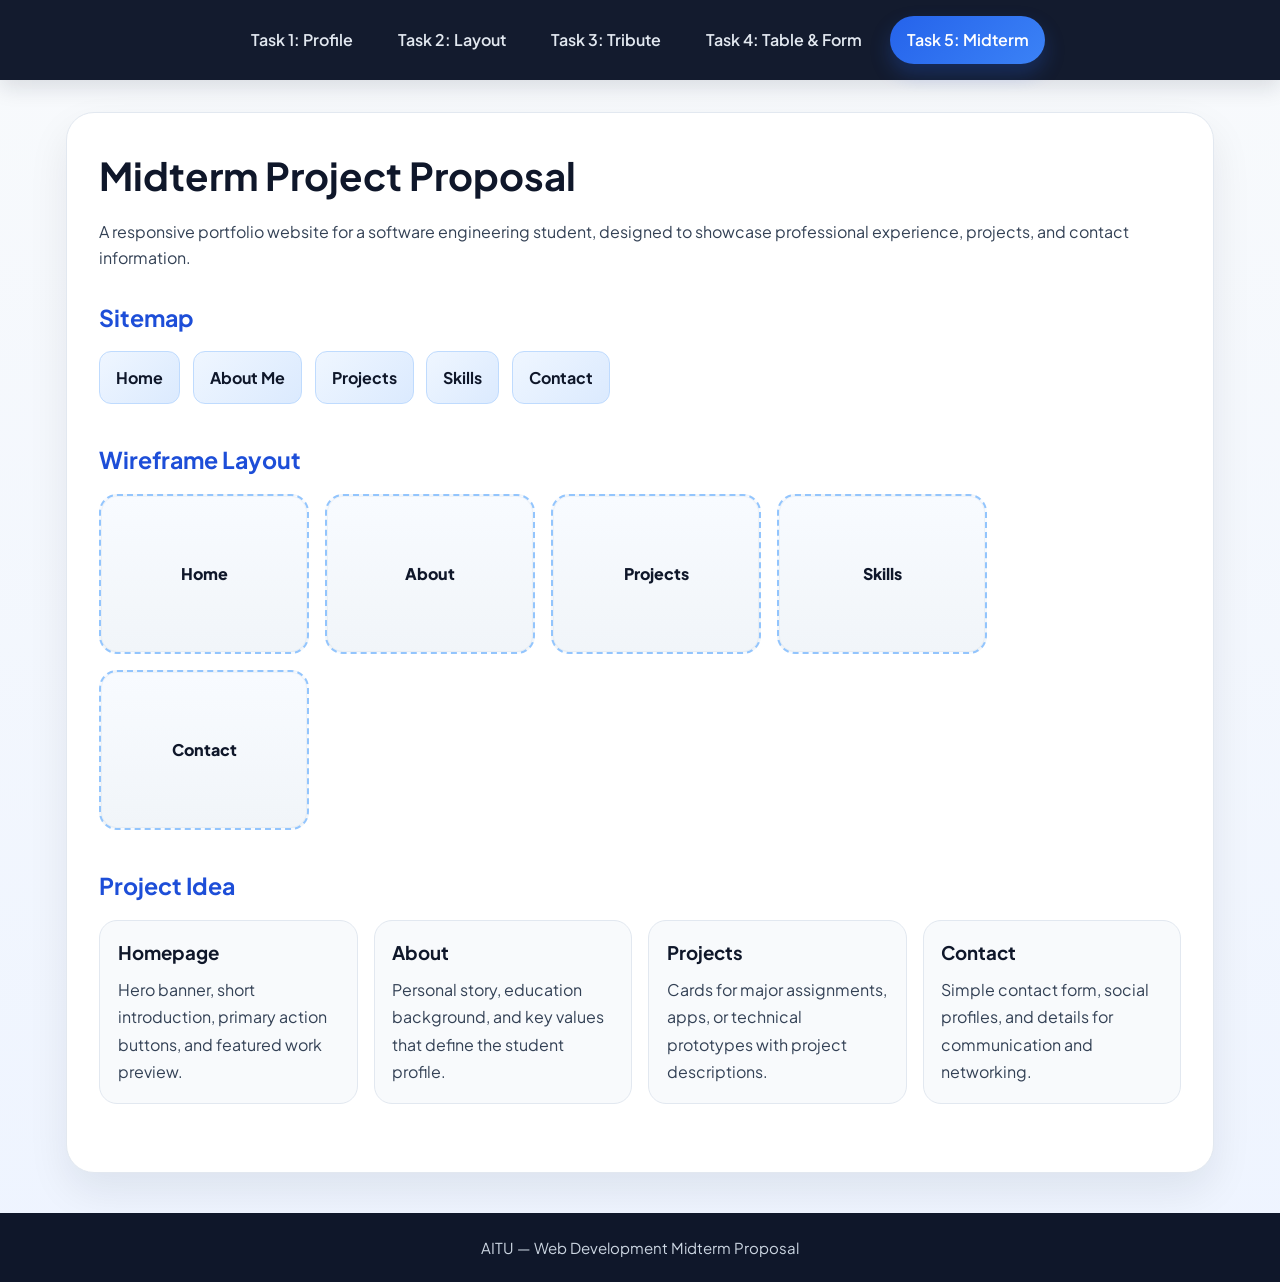
==== task5.html @ 7450a3a7 "Initial assignment files" ====
<!DOCTYPE html>
<html lang="en">
<head>
  <meta charset="UTF-8">
  <meta name="viewport" content="width=device-width, initial-scale=1.0">
  <title>Task 5 | Midterm Proposal</title>
  <link rel="stylesheet" href="styles/global.css">
  <link rel="stylesheet" href="styles/task5.css">
</head>
<body>
  <nav class="main-nav" aria-label="Main navigation">
    <ul>
      <li><a href="index.html">Task 1: Profile</a></li>
      <li><a href="task2.html">Task 2: Layout</a></li>
      <li><a href="task3.html">Task 3: Tribute</a></li>
      <li><a href="task4.html">Task 4: Table &amp; Form</a></li>
      <li><a href="task5.html" class="active">Task 5: Midterm</a></li>
    </ul>
  </nav>

  <main class="sitemap-page">
    <section class="sitemap-card">
      <h1>Midterm Project Proposal</h1>
      <p class="lead">A responsive portfolio website for a software engineering student, designed to showcase professional experience, projects, and contact information.</p>

      <section class="sitemap-section">
        <h2>Sitemap</h2>
        <ul class="pages-list">
          <li>Home</li>
          <li>About Me</li>
          <li>Projects</li>
          <li>Skills</li>
          <li>Contact</li>
        </ul>
      </section>

      <section class="sitemap-section">
        <h2>Wireframe Layout</h2>
        <div class="wireframe-layout">
          <div class="wireframe">Home</div>
          <div class="wireframe">About</div>
          <div class="wireframe">Projects</div>
          <div class="wireframe">Skills</div>
          <div class="wireframe">Contact</div>
        </div>
      </section>

      <section class="sitemap-section">
        <h2>Project Idea</h2>
        <div class="proposal-grid">
          <article class="proposal-card">
            <h3>Homepage</h3>
            <p>Hero banner, short introduction, primary action buttons, and featured work preview.</p>
          </article>
          <article class="proposal-card">
            <h3>About</h3>
            <p>Personal story, education background, and key values that define the student profile.</p>
          </article>
          <article class="proposal-card">
            <h3>Projects</h3>
            <p>Cards for major assignments, apps, or technical prototypes with project descriptions.</p>
          </article>
          <article class="proposal-card">
            <h3>Contact</h3>
            <p>Simple contact form, social profiles, and details for communication and networking.</p>
          </article>
        </div>
      </section>
    </section>
  </main>

  <footer>
    <p>AITU — Web Development Midterm Proposal</p>
  </footer>
</body>
</html>
---- styles/global.css ----
@import url('https://fonts.googleapis.com/css2?family=Plus+Jakarta+Sans:wght@400;500;600;700;800&display=swap');

:root {
  --primary: #2563eb;
  --primary-dark: #1d4ed8;
  --primary-soft: #dbeafe;
  --ink: #0f172a;
  --slate: #334155;
  --muted: #64748b;
  --bg: #f8fafc;
  --panel: #ffffff;
  --line: #e2e8f0;
  --shadow: 0 18px 40px rgba(15, 23, 42, 0.08);
}

* {
  box-sizing: border-box;
  margin: 0;
  padding: 0;
}

html {
  scroll-behavior: smooth;
}

body {
  font-family: 'Plus Jakarta Sans', 'Segoe UI', sans-serif;
  background: linear-gradient(180deg, #f8fafc 0%, #eef4ff 100%);
  color: var(--ink);
  line-height: 1.6;
  min-height: 100vh;
}

img {
  max-width: 100%;
  display: block;
}

a {
  text-decoration: none;
}

ul,
ol {
  list-style-position: inside;
}

.main-nav {
  background: rgba(15, 23, 42, 0.98);
  box-shadow: 0 8px 20px rgba(15, 23, 42, 0.12);
  position: sticky;
  top: 0;
  z-index: 10;
}

.main-nav ul {
  list-style: none;
  max-width: 1200px;
  margin: 0 auto;
  padding: 1rem 1.25rem;
  display: flex;
  justify-content: center;
  align-items: center;
  gap: 0.7rem;
  flex-wrap: wrap;
}

.main-nav a {
  color: #e2e8f0;
  font-weight: 600;
  padding: 0.7rem 1.05rem;
  border-radius: 999px;
  transition: all 0.25s ease;
  display: inline-block;
}

.main-nav a:hover,
.main-nav a.active {
  background: linear-gradient(135deg, var(--primary) 0%, #3b82f6 100%);
  color: #fff;
  box-shadow: 0 10px 20px rgba(37, 99, 235, 0.25);
}

.container {
  max-width: 1120px;
  margin: 2rem auto;
  padding: 0 1.1rem;
}

.page-card {
  background: var(--panel);
  border: 1px solid var(--line);
  border-radius: 24px;
  box-shadow: var(--shadow);
}

footer {
  background: #0f172a;
  color: #cbd5e1;
  padding: 1.4rem 1rem;
  text-align: center;
  margin-top: 2.5rem;
}

footer p {
  max-width: 1200px;
  margin: 0 auto;
  font-size: 0.94rem;
}

@media (max-width: 640px) {
  .main-nav ul {
    gap: 0.4rem;
  }

  .main-nav a {
    padding: 0.55rem 0.8rem;
    font-size: 0.85rem;
  }
}
---- styles/task5.css ----
.sitemap-page {
  max-width: 1180px;
  margin: 2rem auto;
  padding: 0 1rem;
}

.sitemap-card {
  background: #ffffff;
  border: 1px solid var(--line);
  border-radius: 28px;
  box-shadow: var(--shadow);
  padding: 2rem;
}

.sitemap-card h1 {
  font-size: clamp(2rem, 3vw, 2.8rem);
  color: var(--ink);
  margin-bottom: 0.8rem;
}

.sitemap-card .lead {
  color: var(--slate);
  margin-bottom: 1.8rem;
}

.sitemap-section {
  margin-bottom: 2.3rem;
}

.sitemap-section h2 {
  color: #1d4ed8;
  margin-bottom: 0.9rem;
  font-size: 1.45rem;
}

.pages-list {
  list-style: none;
  display: flex;
  flex-wrap: wrap;
  gap: 0.8rem;
}

.pages-list li {
  background: linear-gradient(135deg, #eff6ff 0%, #dbeafe 100%);
  color: var(--ink);
  font-weight: 700;
  padding: 0.8rem 1rem;
  border-radius: 12px;
  border: 1px solid #bfdbfe;
}

.wireframe-layout {
  display: flex;
  flex-wrap: wrap;
  gap: 1rem;
  margin-top: 1rem;
}

.wireframe {
  width: 210px;
  height: 160px;
  border: 2px dashed #93c5fd;
  border-radius: 18px;
  background: linear-gradient(180deg, #f8fbff 0%, #f1f5f9 100%);
  display: flex;
  align-items: center;
  justify-content: center;
  font-weight: 800;
  color: var(--ink);
  box-shadow: inset 0 0 0 1px rgba(148, 163, 184, 0.1);
}

.proposal-grid {
  display: grid;
  grid-template-columns: repeat(auto-fit, minmax(180px, 1fr));
  gap: 1rem;
  margin-top: 1rem;
}

.proposal-card {
  background: #f8fafc;
  border: 1px solid #e2e8f0;
  border-radius: 18px;
  padding: 1.1rem;
}

.proposal-card h3 {
  color: var(--ink);
  margin-bottom: 0.5rem;
}

.proposal-card p {
  color: var(--slate);
  line-height: 1.7;
}

@media (max-width: 640px) {
  .sitemap-card {
    padding: 1.2rem;
  }

  .wireframe {
    width: 100%;
  }
}
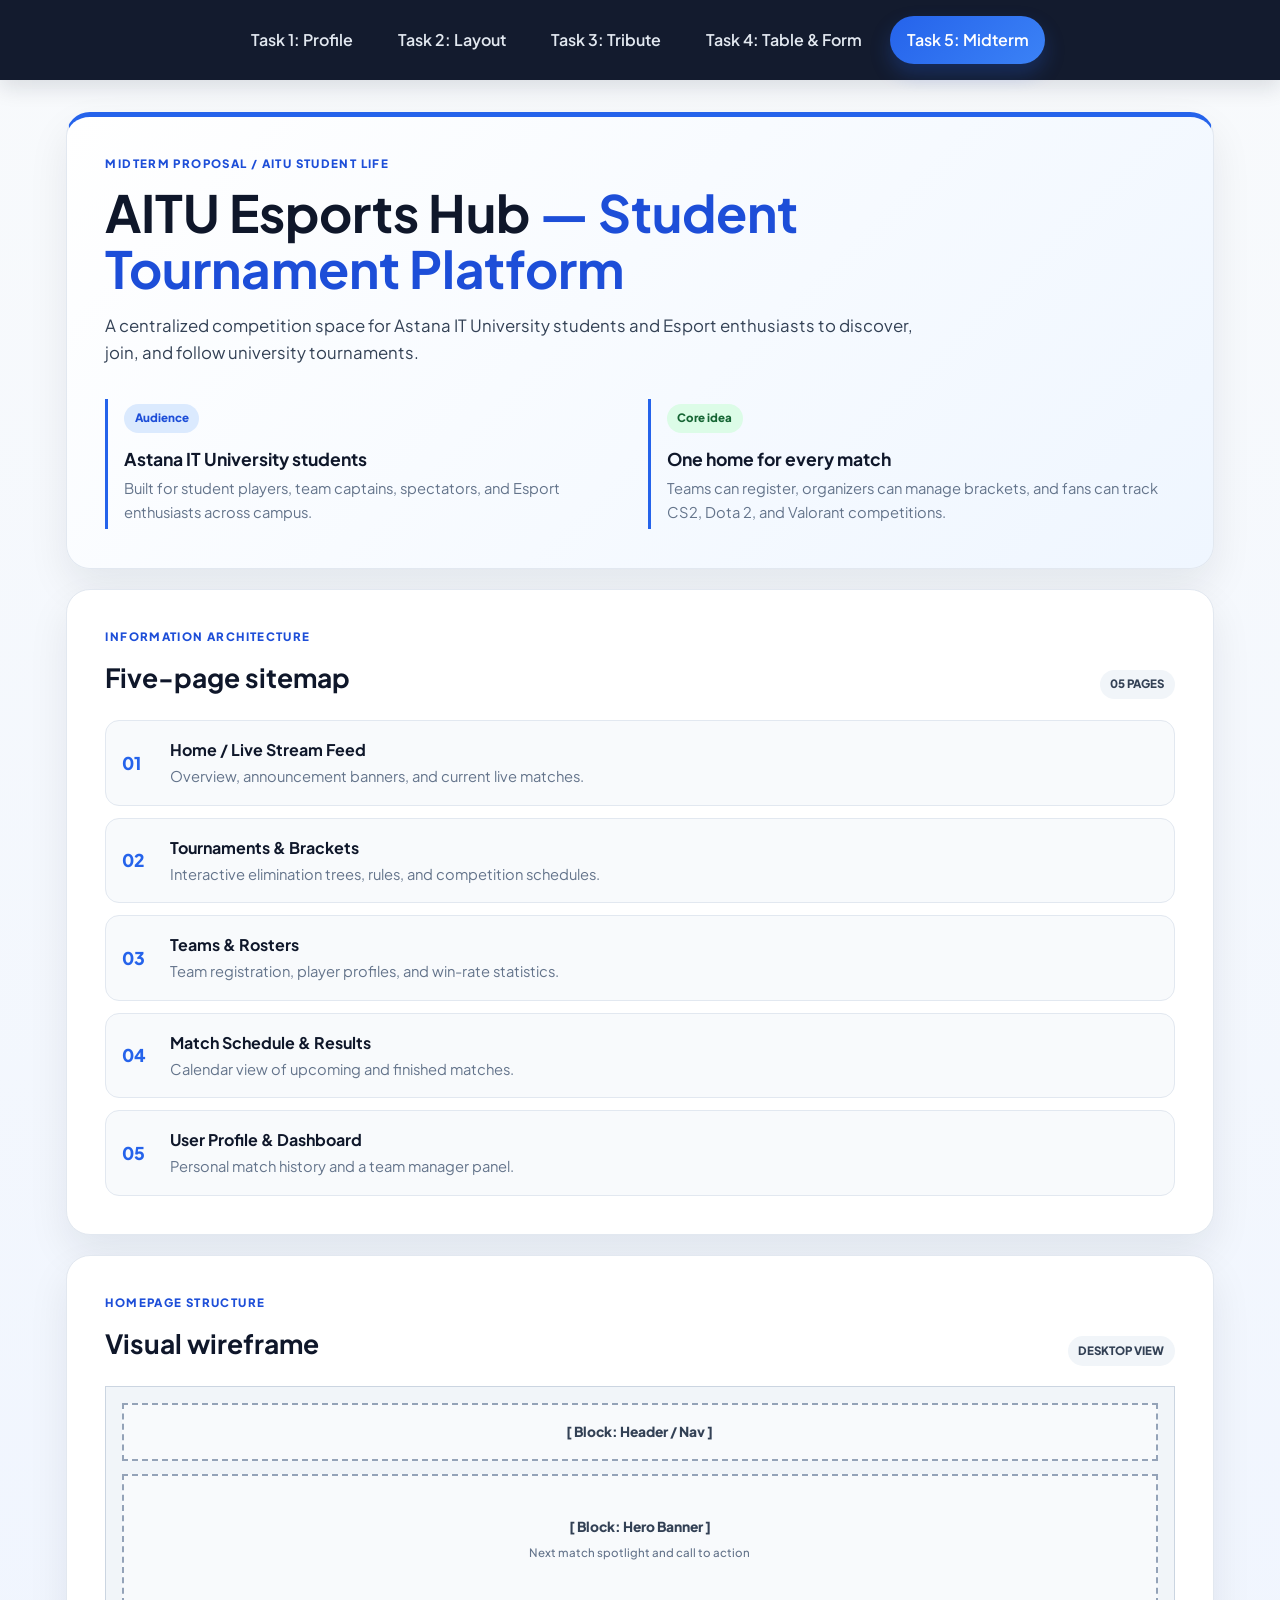
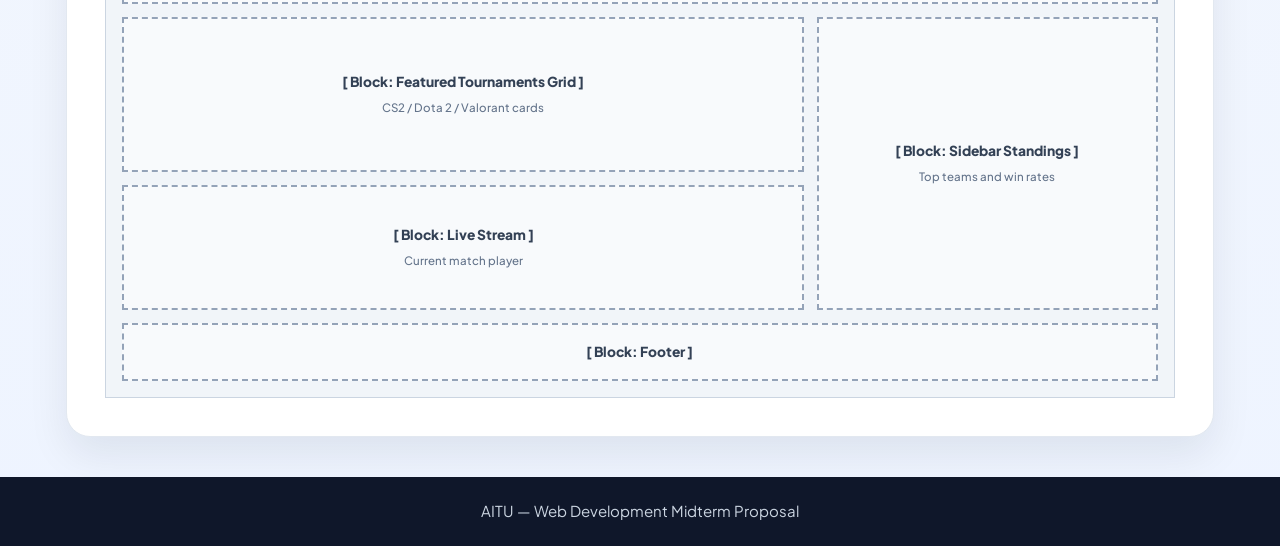
==== commit 6dae0207: "Update Task 5 esports hub proposal" ====
--- a/task5.html
+++ b/task5.html
@@ -18,54 +18,58 @@
     </ul>
   </nav>
 
-  <main class="sitemap-page">
-    <section class="sitemap-card">
-      <h1>Midterm Project Proposal</h1>
-      <p class="lead">A responsive portfolio website for a software engineering student, designed to showcase professional experience, projects, and contact information.</p>
+  <main class="proposal-page">
+    <section class="proposal-card proposal-intro">
+      <div class="eyebrow">MIDTERM PROPOSAL / AITU STUDENT LIFE</div>
+      <h1>AITU Esports Hub <span>&mdash; Student Tournament Platform</span></h1>
+      <p class="lead">A centralized competition space for Astana IT University students and Esport enthusiasts to discover, join, and follow university tournaments.</p>
+      <div class="overview-grid">
+        <article class="overview-item">
+          <span class="badge">Audience</span>
+          <h2>Astana IT University students</h2>
+          <p>Built for student players, team captains, spectators, and Esport enthusiasts across campus.</p>
+        </article>
+        <article class="overview-item">
+          <span class="badge badge-accent">Core idea</span>
+          <h2>One home for every match</h2>
+          <p>Teams can register, organizers can manage brackets, and fans can track CS2, Dota 2, and Valorant competitions.</p>
+        </article>
+      </div>
+    </section>
 
-      <section class="sitemap-section">
-        <h2>Sitemap</h2>
-        <ul class="pages-list">
-          <li>Home</li>
-          <li>About Me</li>
-          <li>Projects</li>
-          <li>Skills</li>
-          <li>Contact</li>
-        </ul>
-      </section>
+    <section class="proposal-card sitemap-section">
+      <div class="section-heading">
+        <div>
+          <div class="eyebrow">INFORMATION ARCHITECTURE</div>
+          <h2>Five-page sitemap</h2>
+        </div>
+        <span class="section-count">05 PAGES</span>
+      </div>
+      <div class="pages-list">
+        <article class="page-item"><span class="page-number">01</span><div><h3>Home / Live Stream Feed</h3><p>Overview, announcement banners, and current live matches.</p></div></article>
+        <article class="page-item"><span class="page-number">02</span><div><h3>Tournaments &amp; Brackets</h3><p>Interactive elimination trees, rules, and competition schedules.</p></div></article>
+        <article class="page-item"><span class="page-number">03</span><div><h3>Teams &amp; Rosters</h3><p>Team registration, player profiles, and win-rate statistics.</p></div></article>
+        <article class="page-item"><span class="page-number">04</span><div><h3>Match Schedule &amp; Results</h3><p>Calendar view of upcoming and finished matches.</p></div></article>
+        <article class="page-item"><span class="page-number">05</span><div><h3>User Profile &amp; Dashboard</h3><p>Personal match history and a team manager panel.</p></div></article>
+      </div>
+    </section>
 
-      <section class="sitemap-section">
-        <h2>Wireframe Layout</h2>
-        <div class="wireframe-layout">
-          <div class="wireframe">Home</div>
-          <div class="wireframe">About</div>
-          <div class="wireframe">Projects</div>
-          <div class="wireframe">Skills</div>
-          <div class="wireframe">Contact</div>
+    <section class="proposal-card wireframe-section">
+      <div class="section-heading">
+        <div>
+          <div class="eyebrow">HOMEPAGE STRUCTURE</div>
+          <h2>Visual wireframe</h2>
         </div>
-      </section>
-
-      <section class="sitemap-section">
-        <h2>Project Idea</h2>
-        <div class="proposal-grid">
-          <article class="proposal-card">
-            <h3>Homepage</h3>
-            <p>Hero banner, short introduction, primary action buttons, and featured work preview.</p>
-          </article>
-          <article class="proposal-card">
-            <h3>About</h3>
-            <p>Personal story, education background, and key values that define the student profile.</p>
-          </article>
-          <article class="proposal-card">
-            <h3>Projects</h3>
-            <p>Cards for major assignments, apps, or technical prototypes with project descriptions.</p>
-          </article>
-          <article class="proposal-card">
-            <h3>Contact</h3>
-            <p>Simple contact form, social profiles, and details for communication and networking.</p>
-          </article>
-        </div>
-      </section>
+        <span class="section-count">DESKTOP VIEW</span>
+      </div>
+      <div class="wireframe-layout" aria-label="Homepage wireframe mockup">
+        <div class="wireframe-block wireframe-header">[ Block: Header / Nav ]</div>
+        <div class="wireframe-block wireframe-hero">[ Block: Hero Banner ]<small>Next match spotlight and call to action</small></div>
+        <div class="wireframe-block wireframe-tournaments">[ Block: Featured Tournaments Grid ]<small>CS2 / Dota 2 / Valorant cards</small></div>
+        <div class="wireframe-block wireframe-live">[ Block: Live Stream ]<small>Current match player</small></div>
+        <div class="wireframe-block wireframe-standings">[ Block: Sidebar Standings ]<small>Top teams and win rates</small></div>
+        <div class="wireframe-block wireframe-footer">[ Block: Footer ]</div>
+      </div>
     </section>
   </main>
 
--- a/styles/task5.css
+++ b/styles/task5.css
@@ -1,106 +1,83 @@
-.sitemap-page {
+.proposal-page {
   max-width: 1180px;
   margin: 2rem auto;
   padding: 0 1rem;
 }
 
-.sitemap-card {
-  background: #ffffff;
+.proposal-card {
+  background: var(--panel);
   border: 1px solid var(--line);
-  border-radius: 28px;
+  border-radius: 24px;
   box-shadow: var(--shadow);
-  padding: 2rem;
+  padding: clamp(1.25rem, 3vw, 2.4rem);
+  margin-bottom: 1.25rem;
 }
 
-.sitemap-card h1 {
-  font-size: clamp(2rem, 3vw, 2.8rem);
-  color: var(--ink);
-  margin-bottom: 0.8rem;
+.proposal-intro {
+  background: linear-gradient(135deg, #ffffff 0%, #eff6ff 100%);
+  border-top: 5px solid var(--primary);
 }
 
-.sitemap-card .lead {
-  color: var(--slate);
-  margin-bottom: 1.8rem;
+.eyebrow {
+  color: var(--primary-dark);
+  font-size: 0.72rem;
+  font-weight: 800;
+  letter-spacing: 0.12em;
+  margin-bottom: 0.65rem;
 }
 
-.sitemap-section {
-  margin-bottom: 2.3rem;
+.proposal-intro h1 {
+  color: var(--ink);
+  font-size: clamp(2rem, 4vw, 3.4rem);
+  line-height: 1.1;
+  max-width: 850px;
+  margin-bottom: 1rem;
 }
 
-.sitemap-section h2 {
-  color: #1d4ed8;
-  margin-bottom: 0.9rem;
-  font-size: 1.45rem;
+.proposal-intro h1 span { color: var(--primary-dark); }
+
+.lead {
+  color: var(--slate);
+  font-size: 1.05rem;
+  max-width: 820px;
 }
 
-.pages-list {
-  list-style: none;
-  display: flex;
-  flex-wrap: wrap;
-  gap: 0.8rem;
+.overview-grid {
+  display: grid;
+  grid-template-columns: repeat(2, 1fr);
+  gap: 1rem;
+  margin-top: 2rem;
 }
 
-.pages-list li {
-  background: linear-gradient(135deg, #eff6ff 0%, #dbeafe 100%);
-  color: var(--ink);
-  font-weight: 700;
-  padding: 0.8rem 1rem;
-  border-radius: 12px;
-  border: 1px solid #bfdbfe;
+.overview-item { border-left: 3px solid var(--primary); padding: 0.3rem 0 0.3rem 1rem; }
+.overview-item h2 { font-size: 1.1rem; margin: 0.7rem 0 0.3rem; }
+.overview-item p, .page-item p { color: var(--muted); font-size: 0.92rem; }
+.badge, .section-count { display: inline-block; background: var(--primary-soft); border-radius: 999px; color: var(--primary-dark); font-size: 0.72rem; font-weight: 800; padding: 0.35rem 0.65rem; }
+.badge-accent { background: #dcfce7; color: #166534; }
+
+.section-heading { align-items: end; display: flex; justify-content: space-between; gap: 1rem; margin-bottom: 1.3rem; }
+.section-heading h2 { color: var(--ink); font-size: 1.65rem; }
+.section-count { background: #f1f5f9; color: var(--slate); }
+
+.pages-list { display: grid; gap: 0.75rem; }
+.page-item { align-items: center; background: #f8fafc; border: 1px solid var(--line); border-radius: 14px; display: flex; gap: 1rem; padding: 1rem; }
+.page-number { color: var(--primary); font-size: 1.1rem; font-weight: 800; min-width: 2rem; }
+.page-item h3 { font-size: 1rem; margin-bottom: 0.15rem; }
+
+.wireframe-layout { background: #f1f5f9; border: 1px solid #cbd5e1; display: grid; gap: 0.8rem; grid-template-columns: 2fr 1fr; grid-template-rows: auto auto auto auto; padding: 1rem; }
+.wireframe-block { align-items: center; background: #f8fafc; border: 2px dashed #94a3b8; color: var(--slate); display: flex; flex-direction: column; font-size: 0.86rem; font-weight: 800; justify-content: center; min-height: 80px; padding: 1rem; text-align: center; }
+.wireframe-block small { color: var(--muted); font-size: 0.72rem; font-weight: 500; margin-top: 0.35rem; }
+.wireframe-header, .wireframe-footer { grid-column: 1 / -1; min-height: 58px; }
+.wireframe-hero { grid-column: 1 / -1; min-height: 130px; }
+.wireframe-tournaments { grid-row: 3; min-height: 155px; }
+.wireframe-live { grid-row: 4; min-height: 125px; }
+.wireframe-standings { grid-column: 2; grid-row: 3 / span 2; min-height: 290px; }
+.wireframe-footer { grid-row: 5; }
+
+@media (max-width: 640px) {
+  .overview-grid { grid-template-columns: 1fr; }
+  .section-heading { align-items: start; flex-direction: column; }
+  .wireframe-layout { display: flex; flex-direction: column; }
+  .wireframe-block { min-height: 85px; }
 }
 
-.wireframe-layout {
-  display: flex;
-  flex-wrap: wrap;
-  gap: 1rem;
-  margin-top: 1rem;
-}
-
-.wireframe {
-  width: 210px;
-  height: 160px;
-  border: 2px dashed #93c5fd;
-  border-radius: 18px;
-  background: linear-gradient(180deg, #f8fbff 0%, #f1f5f9 100%);
-  display: flex;
-  align-items: center;
-  justify-content: center;
-  font-weight: 800;
-  color: var(--ink);
-  box-shadow: inset 0 0 0 1px rgba(148, 163, 184, 0.1);
-}
-
-.proposal-grid {
-  display: grid;
-  grid-template-columns: repeat(auto-fit, minmax(180px, 1fr));
-  gap: 1rem;
-  margin-top: 1rem;
-}
-
-.proposal-card {
-  background: #f8fafc;
-  border: 1px solid #e2e8f0;
-  border-radius: 18px;
-  padding: 1.1rem;
-}
-
-.proposal-card h3 {
-  color: var(--ink);
-  margin-bottom: 0.5rem;
-}
-
-.proposal-card p {
-  color: var(--slate);
-  line-height: 1.7;
-}
-
-@media (max-width: 640px) {
-  .sitemap-card {
-    padding: 1.2rem;
-  }
-
-  .wireframe {
-    width: 100%;
-  }
-}
-
